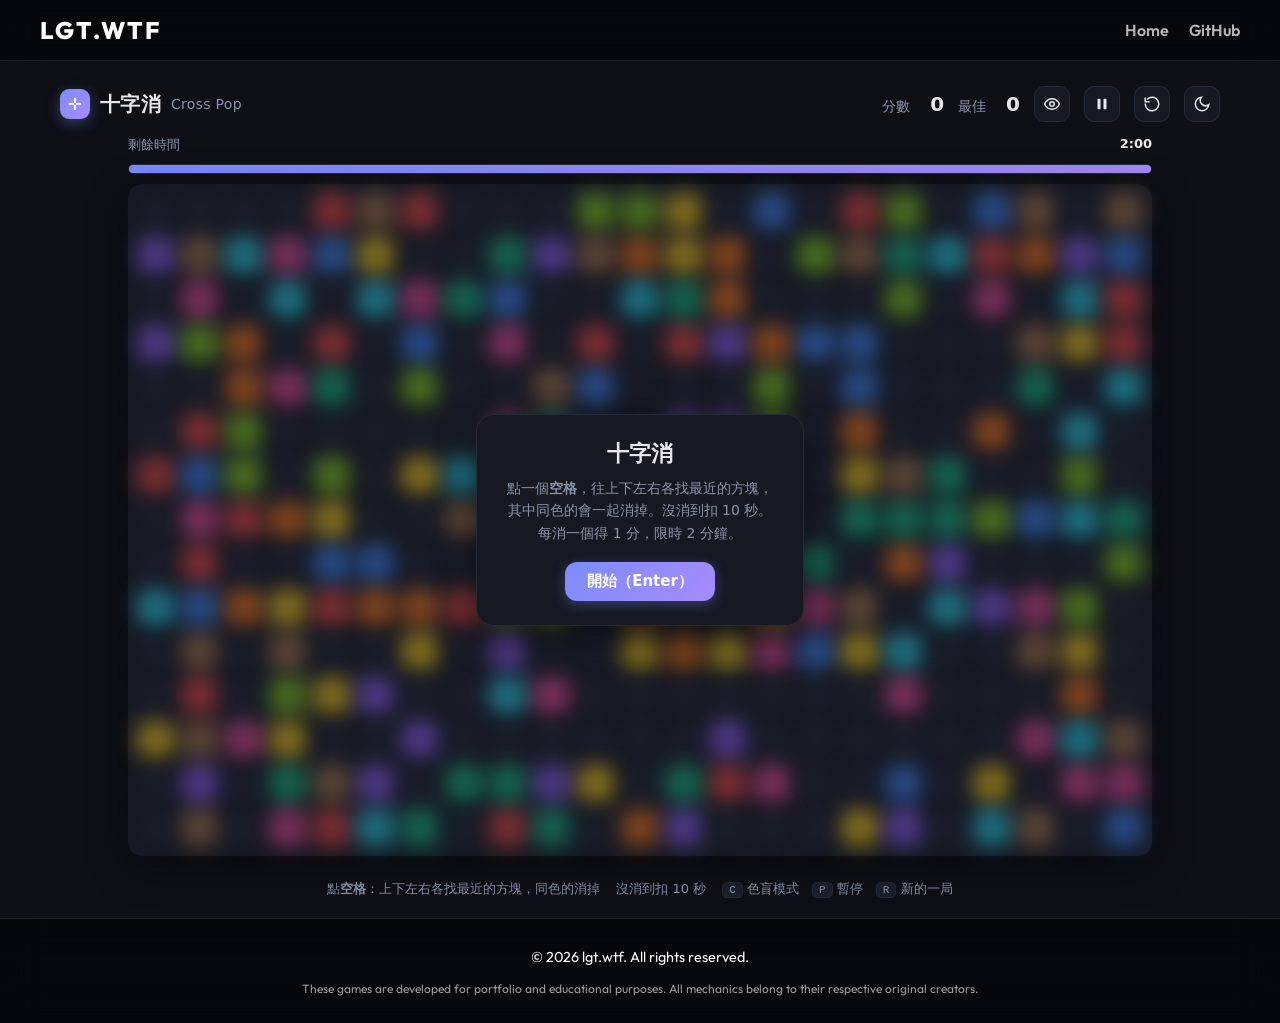
==== game/cross-pop/index.html @ 225bba47 "feat: add Make Ten (湊十) and Cross Pop (十字消) (v1.0.0) Two two-minute arcade puzzles, single-file vani" ====
<!DOCTYPE html>
<html lang="zh-Hant">
<head>
<meta charset="utf-8">
<meta name="version" content="1.0.0">
<meta name="viewport" content="width=device-width,initial-scale=1,maximum-scale=1">
<title>十字消 · Cross Pop</title>
<style>
:root{
  --bg:#0e1016;--panel:#161922;--panel2:#1c202b;--border:#262b38;
  --slot:#1d2130;--slothover:#2d3550;
  --accent:#7c8cff;--accent2:#a78bfa;--err:#ff6b7a;--ok:#5fd3a0;--warn:#ffb454;
  --text:#e6e8ee;--muted:#8b93a7;--shadow:0 10px 40px rgba(0,0,0,.45);
  --k0:#ef4444;--k1:#f97316;--k2:#facc15;--k3:#84cc16;--k4:#10b981;--k5:#22d3ee;--k6:#3b82f6;--k7:#8b5cf6;--k8:#ec4899;--k9:#a8744a;
}
:root.light{
  --bg:#eef0f6;--panel:#ffffff;--panel2:#f5f6fa;--border:#e1e4ec;
  --slot:#eceef4;--slothover:#d5dbf5;
  --accent:#4f5bff;--accent2:#8b5cf6;--err:#e5354a;--ok:#139a63;--warn:#c77700;
  --text:#1b2133;--muted:#6b7389;--shadow:0 10px 40px rgba(30,40,80,.12);
  --k0:#e53935;--k1:#f57c00;--k2:#f2c200;--k3:#7cb342;--k4:#00a37a;--k5:#00acc1;--k6:#2f6fe4;--k7:#7e57c2;--k8:#e0457b;--k9:#8d6e63;
}
*{box-sizing:border-box}
html,body{margin:0;min-height:100%}
body{background:var(--bg);color:var(--text);font-family:ui-rounded,"SF Pro Rounded",system-ui,-apple-system,"PingFang TC","Noto Sans TC",sans-serif;
  -webkit-font-smoothing:antialiased;user-select:none;-webkit-user-select:none;transition:background .25s}
button{font:inherit;color:inherit;cursor:pointer;border:0;background:none}
.app{max-width:1200px;margin:0 auto;padding:16px 20px 20px;display:flex;flex-direction:column;gap:14px}
header{display:flex;align-items:center;gap:14px;flex-wrap:wrap}
.logo{display:flex;align-items:center;gap:10px;font-weight:700;font-size:20px;letter-spacing:.3px}
.logo .mark{width:30px;height:30px;border-radius:9px;background:linear-gradient(135deg,var(--accent),var(--accent2));display:grid;place-items:center;color:#fff;font-size:17px;font-weight:800;box-shadow:0 4px 14px rgba(124,140,255,.35)}
.logo .en{color:var(--muted);font-weight:500;font-size:14px}
.spacer{flex:1}
.stat{display:flex;align-items:baseline;gap:6px;font-variant-numeric:tabular-nums;color:var(--muted);font-size:14px}
.stat b{color:var(--text);font-weight:700;font-size:20px;min-width:2ch;text-align:right}
.iconbtn{width:36px;height:36px;border-radius:10px;display:grid;place-items:center;background:var(--panel);border:1px solid var(--border);transition:.15s}
.iconbtn:hover{border-color:var(--accent)}
.iconbtn.on{border-color:var(--accent);color:var(--accent)}
.iconbtn svg{width:18px;height:18px}
.primary{padding:10px 22px;border-radius:12px;background:linear-gradient(135deg,var(--accent),var(--accent2));color:#fff;font-weight:600;font-size:15px;box-shadow:0 4px 14px rgba(124,140,255,.3)}
.primary:hover{filter:brightness(1.08)}

main{display:flex;justify-content:center}
.wrap{display:flex;flex-direction:column;gap:10px;padding-bottom:10px}
.timebar{position:relative;height:10px;border-radius:10px;background:var(--panel2);border:1px solid var(--border);overflow:hidden}
.timebar i{position:absolute;inset:0;transform-origin:left;background:linear-gradient(90deg,var(--accent),var(--accent2))}
.timebar.low i{background:linear-gradient(90deg,var(--err),var(--warn))}
.timebar.hit{animation:hit .45s}
@keyframes hit{30%{box-shadow:0 0 0 3px var(--err)}}
.timerow{display:flex;justify-content:space-between;font-size:13px;color:var(--muted);font-variant-numeric:tabular-nums}
.timerow b{color:var(--text)}
.timerow .low b{color:var(--err)}
.board{position:relative;display:grid;border-radius:14px;background:var(--panel);box-shadow:var(--shadow);padding:6px;box-sizing:content-box;touch-action:manipulation}
.cell{position:relative;padding:calc(var(--cell)*.06)}
.cell::before{content:"";position:absolute;inset:calc(var(--cell)*.06);border-radius:24%;background:var(--slot);transition:background .1s}
.board.live .cell.empty{cursor:pointer}
@media (hover:hover){.board.live .cell.empty:hover::before{background:var(--slothover)}}
.t{position:relative;width:100%;height:100%;border-radius:24%;background:var(--c);
  box-shadow:inset 0 calc(var(--cell)*-.08) 0 rgba(0,0,0,.22),inset 0 calc(var(--cell)*.06) 0 rgba(255,255,255,.22);
  display:grid;place-items:center;color:rgba(0,0,0,.55);font-size:calc(var(--cell)*.5);line-height:1;
  transition:transform .3s cubic-bezier(.4,1.8,.5,1),opacity .25s}
.t::after{content:var(--g);display:none}
.board.cb .t::after{display:block}
.cell.empty .t{transform:scale(0);opacity:0}
.cell[data-k="0"]{--c:var(--k0);--g:"●"}.cell[data-k="1"]{--c:var(--k1);--g:"▲"}.cell[data-k="2"]{--c:var(--k2);--g:"■"}
.cell[data-k="3"]{--c:var(--k3);--g:"◆"}.cell[data-k="4"]{--c:var(--k4);--g:"★"}.cell[data-k="5"]{--c:var(--k5);--g:"+"}
.cell[data-k="6"]{--c:var(--k6);--g:"○"}.cell[data-k="7"]{--c:var(--k7);--g:"▼"}.cell[data-k="8"]{--c:var(--k8);--g:"♥\FE0E"}
.cell[data-k="9"]{--c:var(--k9);--g:"×"}
.ray{position:absolute;pointer-events:none;border-radius:4px;background:var(--c);opacity:.9;animation:ray .45s ease-out forwards;z-index:2}
@keyframes ray{to{opacity:0}}
.miss{position:absolute;pointer-events:none;border-radius:24%;border:3px solid var(--err);animation:miss .5s ease-out forwards;z-index:3}
@keyframes miss{0%{transform:scale(.6);opacity:1}100%{transform:scale(1.4);opacity:0}}
.float{position:absolute;pointer-events:none;font-weight:800;font-size:20px;animation:up .8s ease-out forwards;z-index:4;text-shadow:0 2px 8px rgba(0,0,0,.35)}
.float.good{color:var(--ok)}.float.bad{color:var(--err)}
@keyframes up{from{transform:translate(-50%,-50%);opacity:1}to{transform:translate(-50%,-170%);opacity:0}}
.board.blur .cell{filter:blur(10px);opacity:.45}
.cover{position:absolute;inset:0;display:none;place-items:center;z-index:5;text-align:center}
.cover.show{display:grid}
.cover .card{background:var(--panel);border:1px solid var(--border);border-radius:18px;padding:24px 30px;box-shadow:var(--shadow);min-width:260px;max-width:90%}
.cover h2{margin:0 0 8px;font-size:22px}
.cover p{margin:4px 0;color:var(--muted);font-size:14px;line-height:1.6}
.cover .big{font-size:48px;font-weight:800;font-variant-numeric:tabular-nums;margin:6px 0 2px;color:var(--text)}
.cover .rec{color:var(--warn);font-weight:700}
.cover .primary{margin-top:14px}
.hint{text-align:center;font-size:13px;color:var(--muted);display:flex;flex-wrap:wrap;justify-content:center;gap:4px 16px}
kbd{font-family:ui-monospace,SFMono-Regular,Menlo,monospace;font-size:11px;padding:1px 6px;border-radius:5px;border:1px solid var(--border);background:var(--panel2);color:var(--muted)}
html body #global-footer{position:static}
html body{padding-bottom:0!important}
@media (max-width:600px){header{gap:8px;flex-wrap:nowrap}.logo{font-size:17px;white-space:nowrap}.stat{white-space:nowrap}.iconbtn{width:32px;height:32px;flex:none}.stat{font-size:12px;gap:4px}.stat b{font-size:17px}.logo .en{display:none}.app{padding:12px 10px}.hint .k{display:none}}
@media (max-width:400px){.stat.best{display:none}}
</style>
</head>
<body>
<div class="app">
  <header>
    <div class="logo"><div class="mark">✛</div>十字消 <span class="en">Cross Pop</span></div>
    <div class="spacer"></div>
    <div class="stat">分數 <b id="score">0</b></div>
    <div class="stat best">最佳 <b id="best">0</b></div>
    <button class="iconbtn" id="cbBtn" title="色盲模式：方塊加上圖形 (C)"><svg viewBox="0 0 24 24" fill="none" stroke="currentColor" stroke-width="2" stroke-linecap="round" stroke-linejoin="round"><path d="M2 12s3.5-7 10-7 10 7 10 7-3.5 7-10 7S2 12 2 12z"/><circle cx="12" cy="12" r="3"/></svg></button>
    <button class="iconbtn" id="pauseBtn" title="暫停 (P)"><svg viewBox="0 0 24 24" fill="currentColor"><rect x="6" y="5" width="4" height="14" rx="1"/><rect x="14" y="5" width="4" height="14" rx="1"/></svg></button>
    <button class="iconbtn" id="restartBtn" title="新的一局 (R)"><svg viewBox="0 0 24 24" fill="none" stroke="currentColor" stroke-width="2" stroke-linecap="round" stroke-linejoin="round"><path d="M3 12a9 9 0 1 0 3-6.7"/><path d="M3 4v5h5"/></svg></button>
    <button class="iconbtn" id="themeBtn" title="切換深色／淺色"><svg viewBox="0 0 24 24" fill="none" stroke="currentColor" stroke-width="2" stroke-linecap="round"><path d="M21 12.8A9 9 0 1 1 11.2 3a7 7 0 0 0 9.8 9.8z"/></svg></button>
  </header>
  <main>
    <div class="wrap">
      <div class="timerow"><span>剩餘時間</span><span id="timeTxtWrap"><b id="timeTxt">2:00</b></span></div>
      <div class="timebar" id="timebar"><i id="timeFill"></i></div>
      <div class="board blur" id="board">
        <div class="cover show" id="cover"><div class="card" id="coverCard"></div></div>
      </div>
    </div>
  </main>
  <div class="hint">
    <span>點<b>空格</b>：上下左右各找最近的方塊，同色的消掉</span>
    <span>沒消到扣 10 秒</span>
    <span class="k"><kbd>C</kbd> 色盲模式　<kbd>P</kbd> 暫停　<kbd>R</kbd> 新的一局</span>
  </div>
</div>
<script>
'use strict';
const COLS=23,ROWS=15,COLORS=10,PER=20,TOTAL=COLORS*PER,LIMIT=120000,PENALTY=10000,KEY='cross-pop';
const $=s=>document.querySelector(s);
const board=$('#board'),cover=$('#cover'),coverCard=$('#coverCard');
const opts=Object.assign({theme:'dark',best:0,cb:false},readJSON(KEY+'-opts'));
function readJSON(k){try{return JSON.parse(localStorage.getItem(k)||'{}')}catch(e){return {}}}
function saveOpts(){try{localStorage.setItem(KEY+'-opts',JSON.stringify(opts))}catch(e){}}

let grid=new Int8Array(ROWS*COLS),cells=[],score=0,state='idle',used=0,penalty=0,segStart=0,transposed=false,cellPx=36;

/* ---------- board ---------- */
function shuffle(a){for(let i=a.length-1;i>0;i--){const j=Math.floor(Math.random()*(i+1));[a[i],a[j]]=[a[j],a[i]]}return a}
function newBoard(){
  grid.fill(-1);
  const spots=shuffle([...Array(ROWS*COLS).keys()]).slice(0,TOTAL);
  const colors=shuffle(Array.from({length:TOTAL},(_,i)=>i%COLORS));
  spots.forEach((p,i)=>grid[p]=colors[i]);
}
function build(){
  cells.forEach(c=>c.remove());cells=[];
  for(let i=0;i<ROWS*COLS;i++){const d=document.createElement('div');d.className='cell';d.dataset.i=i;d.innerHTML='<div class="t"></div>';board.appendChild(d);cells.push(d)}
}
function paint(){cells.forEach((d,i)=>{const k=grid[i];d.classList.toggle('empty',k<0);if(k>=0)d.dataset.k=k})}
function layout(){
  transposed=innerWidth<innerHeight&&innerWidth<760;
  const sc=transposed?ROWS:COLS,sr=transposed?COLS:ROWS;
  const app=$('.app'),cs=getComputedStyle(app);
  const appW=app.clientWidth-parseFloat(cs.paddingLeft)-parseFloat(cs.paddingRight)-12;
  const top=board.getBoundingClientRect().top+scrollY;
  const availH=innerHeight-top-56;
  cellPx=Math.max(16,Math.floor(Math.min(appW/sc,availH/sr,48)));
  board.style.setProperty('--cell',cellPx+'px');
  board.style.gridTemplateColumns=`repeat(${sc},${cellPx}px)`;
  board.style.gridTemplateRows=`repeat(${sr},${cellPx}px)`;
  cells.forEach((d,i)=>{const r=i/COLS|0,c=i%COLS;d.style.gridRow=(transposed?c:r)+1;d.style.gridColumn=(transposed?r:c)+1});
}
// centre of a logical cell in board pixels (board has 6px padding)
function centre(i){const r=i/COLS|0,c=i%COLS,x=transposed?r:c,y=transposed?c:r;return {x:6+(x+.5)*cellPx,y:6+(y+.5)*cellPx}}

/* ---------- rules ---------- */
const DIRS=[[-1,0],[1,0],[0,-1],[0,1]];
function nearest(i){
  const out=[],r0=i/COLS|0,c0=i%COLS;
  for(const [dr,dc] of DIRS){let r=r0+dr,c=c0+dc;
    while(r>=0&&r<ROWS&&c>=0&&c<COLS){if(grid[r*COLS+c]>=0){out.push(r*COLS+c);break}r+=dr;c+=dc}}
  return out;
}
function matches(i){
  const nb=nearest(i),cnt={};nb.forEach(j=>cnt[grid[j]]=(cnt[grid[j]]||0)+1);
  return nb.filter(j=>cnt[grid[j]]>=2);
}
function anyMove(){for(let i=0;i<grid.length;i++)if(grid[i]<0&&matches(i).length)return true;return false}

board.addEventListener('pointerdown',e=>{
  if(state!=='run'||e.button>0)return;
  const d=e.target.closest('.cell');if(!d)return;
  const i=+d.dataset.i;if(grid[i]>=0)return; // tapping a tile does nothing
  e.preventDefault();play(i);
});
function play(i){
  const hit=matches(i),o=centre(i);
  if(hit.length){
    hit.forEach(j=>{ray(o,centre(j),grid[j]);grid[j]=-1;cells[j].classList.add('empty')});
    score+=hit.length;hud();floatText('+'+hit.length,o,'good');
    if(score===TOTAL)end('clear');else if(!anyMove())end('stuck');
  }else{
    penalty+=PENALTY;floatText('−10 秒',o,'bad');
    const m=document.createElement('div');m.className='miss';
    Object.assign(m.style,{left:o.x-cellPx/2+'px',top:o.y-cellPx/2+'px',width:cellPx+'px',height:cellPx+'px'});
    board.appendChild(m);setTimeout(()=>m.remove(),500);
    const tb=$('#timebar');tb.classList.remove('hit');void tb.offsetWidth;tb.classList.add('hit');
    drawTime();if(left()<=0)end('time');
  }
}
function ray(a,b,k){
  const r=document.createElement('div'),w=Math.max(3,cellPx*.12);r.className='ray';r.style.setProperty('--c',`var(--k${k})`);
  if(Math.abs(a.y-b.y)<1)Object.assign(r.style,{left:Math.min(a.x,b.x)+'px',top:a.y-w/2+'px',width:Math.abs(a.x-b.x)+'px',height:w+'px'});
  else Object.assign(r.style,{left:a.x-w/2+'px',top:Math.min(a.y,b.y)+'px',width:w+'px',height:Math.abs(a.y-b.y)+'px'});
  board.appendChild(r);setTimeout(()=>r.remove(),450);
}
function floatText(t,o,cls){const f=document.createElement('div');f.className='float '+cls;f.textContent=t;f.style.left=o.x+'px';f.style.top=o.y+'px';board.appendChild(f);setTimeout(()=>f.remove(),800)}

/* ---------- time & flow ---------- */
function left(){return Math.max(0,LIMIT-penalty-used-(state==='run'?performance.now()-segStart:0))}
function drawTime(){
  const t=left(),s=Math.ceil(t/1000),low=t<15000;
  $('#timeFill').style.transform=`scaleX(${t/LIMIT})`;
  $('#timeTxt').textContent=Math.floor(s/60)+':'+String(s%60).padStart(2,'0');
  $('#timebar').classList.toggle('low',low);$('#timeTxtWrap').classList.toggle('low',low);
}
function tick(){if(state!=='run')return;drawTime();if(left()<=0){end('time');return}requestAnimationFrame(tick)}
function hud(){$('#score').textContent=score;$('#best').textContent=opts.best}
function setCover(html){coverCard.innerHTML=html;cover.classList.toggle('show',!!html);board.classList.toggle('blur',!!html&&state!=='over');board.classList.toggle('live',state==='run')}
function idle(){
  state='idle';used=0;penalty=0;score=0;newBoard();paint();hud();drawTime();
  setCover(`<h2>十字消</h2><p>點一個<b>空格</b>，往上下左右各找最近的方塊，<br>其中同色的會一起消掉。沒消到扣 10 秒。<br>每消一個得 1 分，限時 2 分鐘。</p><button class="primary" data-act="start">開始（Enter）</button>`);
}
function start(){if(state!=='idle'&&state!=='pause')return;state='run';segStart=performance.now();setCover('');requestAnimationFrame(tick)}
function pause(){if(state!=='run')return;used+=performance.now()-segStart;state='pause';
  setCover(`<h2>已暫停</h2><p>盤面先遮起來，回來再繼續。</p><button class="primary" data-act="start">繼續（Enter）</button>`)}
function end(why){
  if(state==='run')used+=performance.now()-segStart;
  state='over';drawTime();
  const rec=score>opts.best;if(rec){opts.best=score;saveOpts()}hud();
  const title={time:'時間到',stuck:'沒有能消的空格了',clear:'全部清空！'}[why];
  const extra=why==='clear'?`<p>還剩 ${Math.ceil(left()/1000)} 秒</p>`:'';
  setCover(`<h2>${title}</h2><div class="big">${score}</div><p>${rec?'<span class="rec">新紀錄！</span>':'最佳 '+opts.best}　·　${TOTAL} 個中消了 ${score} 個</p>${extra}<button class="primary" data-act="again">再玩一局（Enter）</button>`);
}
cover.addEventListener('click',e=>{const a=e.target.closest('[data-act]');if(!a)return;if(a.dataset.act==='start')start();else{idle();start()}});
$('#pauseBtn').onclick=()=>state==='run'?pause():start();
$('#restartBtn').onclick=idle;
$('#themeBtn').onclick=()=>{opts.theme=opts.theme==='light'?'dark':'light';applyOpts();saveOpts()};
$('#cbBtn').onclick=()=>{opts.cb=!opts.cb;applyOpts();saveOpts()};
function applyOpts(){document.documentElement.classList.toggle('light',opts.theme==='light');board.classList.toggle('cb',opts.cb);$('#cbBtn').classList.toggle('on',opts.cb)}
addEventListener('keydown',e=>{
  if(e.metaKey||e.ctrlKey||e.altKey)return;
  const k=e.key.toLowerCase();
  if(k==='enter'||k===' '){e.preventDefault();if(state==='over'){idle();start()}else if(state!=='run')start()}
  else if(k==='p'||k==='escape'){state==='run'?pause():state==='pause'&&start()}
  else if(k==='r')idle();
  else if(k==='c')$('#cbBtn').click();
});
document.addEventListener('visibilitychange',()=>{if(document.hidden)pause()});
addEventListener('blur',pause);
addEventListener('resize',layout);
addEventListener('load',layout);
document.addEventListener('DOMContentLoaded',()=>setTimeout(layout,0));

applyOpts();build();idle();layout();
</script>
<script src="/shared/layout.js"></script>
</body>
</html>
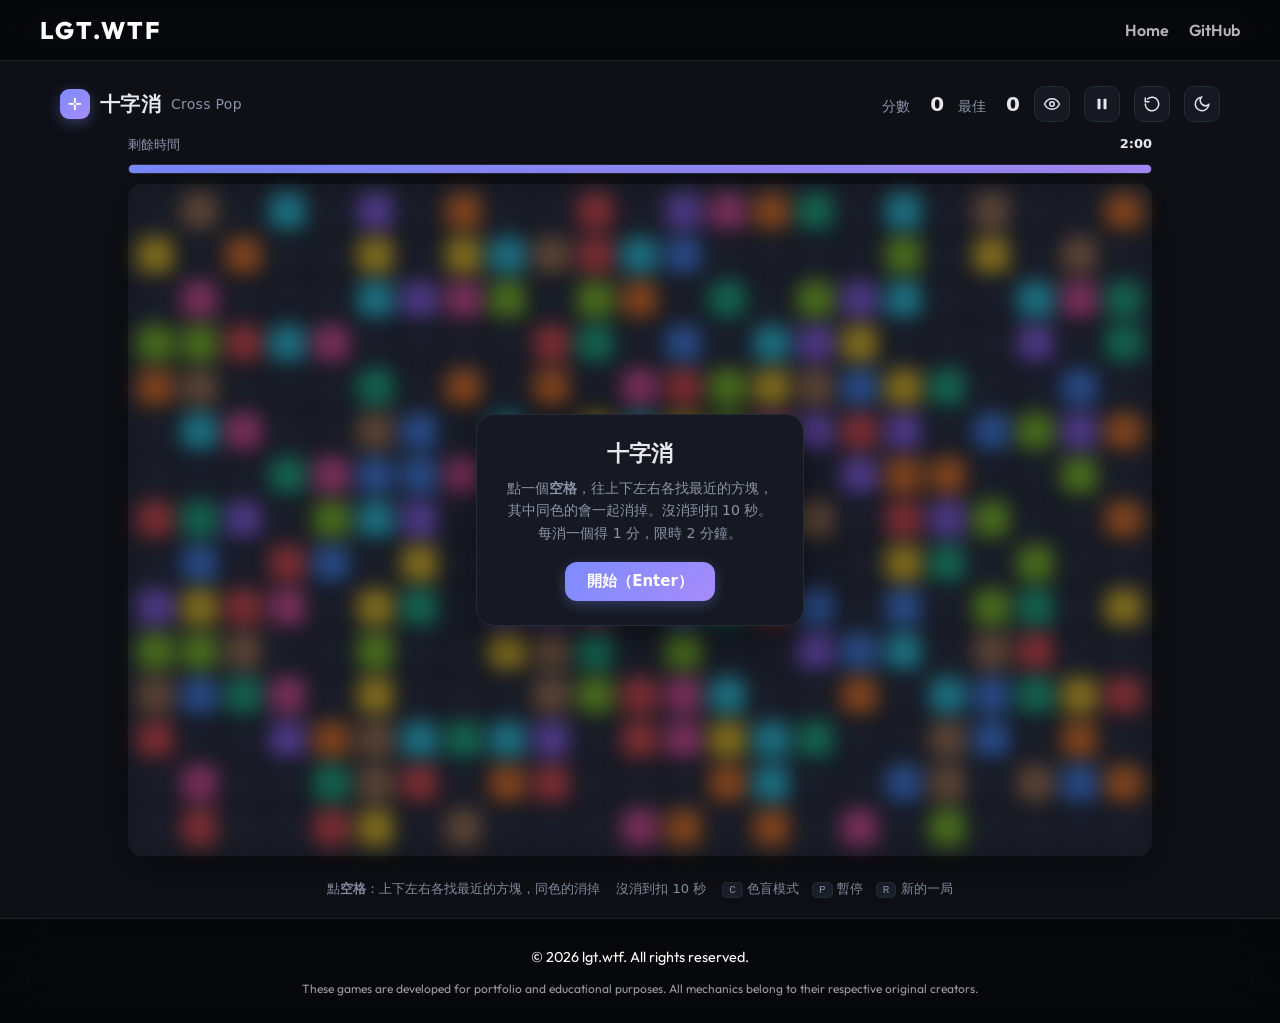
==== commit cd980be8: "fix(cross-pop): fire a move on release, not on press (v1.0.1); make-ten v1.0.1 Cross Pop: pressing a" ====
--- a/game/cross-pop/index.html
+++ b/game/cross-pop/index.html
@@ -2,7 +2,7 @@
 <html lang="zh-Hant">
 <head>
 <meta charset="utf-8">
-<meta name="version" content="1.0.0">
+<meta name="version" content="1.0.1">
 <meta name="viewport" content="width=device-width,initial-scale=1,maximum-scale=1">
 <title>十字消 · Cross Pop</title>
 <style>
@@ -23,7 +23,7 @@
 *{box-sizing:border-box}
 html,body{margin:0;min-height:100%}
 body{background:var(--bg);color:var(--text);font-family:ui-rounded,"SF Pro Rounded",system-ui,-apple-system,"PingFang TC","Noto Sans TC",sans-serif;
-  -webkit-font-smoothing:antialiased;user-select:none;-webkit-user-select:none;transition:background .25s}
+  -webkit-font-smoothing:antialiased;user-select:none;-webkit-user-select:none;-webkit-touch-callout:none;-webkit-tap-highlight-color:transparent;transition:background .25s}
 button{font:inherit;color:inherit;cursor:pointer;border:0;background:none}
 .app{max-width:1200px;margin:0 auto;padding:16px 20px 20px;display:flex;flex-direction:column;gap:14px}
 header{display:flex;align-items:center;gap:14px;flex-wrap:wrap}
@@ -55,6 +55,8 @@
 .cell::before{content:"";position:absolute;inset:calc(var(--cell)*.06);border-radius:24%;background:var(--slot);transition:background .1s}
 .board.live .cell.empty{cursor:pointer}
 @media (hover:hover){.board.live .cell.empty:hover::before{background:var(--slothover)}}
+.cell::before{transition:background .1s,transform .1s}
+.board.live .cell.down::before{background:var(--slothover);transform:scale(.86)}
 .t{position:relative;width:100%;height:100%;border-radius:24%;background:var(--c);
   box-shadow:inset 0 calc(var(--cell)*-.08) 0 rgba(0,0,0,.22),inset 0 calc(var(--cell)*.06) 0 rgba(255,255,255,.22);
   display:grid;place-items:center;color:rgba(0,0,0,.55);font-size:calc(var(--cell)*.5);line-height:1;
@@ -171,12 +173,20 @@
 }
 function anyMove(){for(let i=0;i<grid.length;i++)if(grid[i]<0&&matches(i).length)return true;return false}
 
+// press marks the cell; the move fires on release over the same cell (slide off to cancel).
+// Touch and pen pointers are implicitly captured, so read the cell under the release point instead of e.target.
+let pressed=-1;
+function cellAt(x,y){const d=document.elementFromPoint(x,y)?.closest('.cell');return d&&board.contains(d)?+d.dataset.i:-1}
+function press(i){if(pressed>=0)cells[pressed].classList.remove('down');pressed=i;if(i>=0)cells[i].classList.add('down')}
 board.addEventListener('pointerdown',e=>{
   if(state!=='run'||e.button>0)return;
-  const d=e.target.closest('.cell');if(!d)return;
-  const i=+d.dataset.i;if(grid[i]>=0)return; // tapping a tile does nothing
-  e.preventDefault();play(i);
+  const i=cellAt(e.clientX,e.clientY);if(i<0||grid[i]>=0)return; // tapping a tile does nothing
+  e.preventDefault();press(i);
 });
+addEventListener('pointermove',e=>{if(pressed>=0&&cellAt(e.clientX,e.clientY)!==pressed)cells[pressed].classList.remove('down');
+  else if(pressed>=0)cells[pressed].classList.add('down')});
+addEventListener('pointerup',e=>{if(pressed<0)return;const p=pressed,i=cellAt(e.clientX,e.clientY);press(-1);if(i===p&&state==='run')play(i)});
+addEventListener('pointercancel',()=>press(-1));
 function play(i){
   const hit=matches(i),o=centre(i);
   if(hit.length){
@@ -210,7 +220,7 @@
 }
 function tick(){if(state!=='run')return;drawTime();if(left()<=0){end('time');return}requestAnimationFrame(tick)}
 function hud(){$('#score').textContent=score;$('#best').textContent=opts.best}
-function setCover(html){coverCard.innerHTML=html;cover.classList.toggle('show',!!html);board.classList.toggle('blur',!!html&&state!=='over');board.classList.toggle('live',state==='run')}
+function setCover(html){press(-1);coverCard.innerHTML=html;cover.classList.toggle('show',!!html);board.classList.toggle('blur',!!html&&state!=='over');board.classList.toggle('live',state==='run')}
 function idle(){
   state='idle';used=0;penalty=0;score=0;newBoard();paint();hud();drawTime();
   setCover(`<h2>十字消</h2><p>點一個<b>空格</b>，往上下左右各找最近的方塊，<br>其中同色的會一起消掉。沒消到扣 10 秒。<br>每消一個得 1 分，限時 2 分鐘。</p><button class="primary" data-act="start">開始（Enter）</button>`);
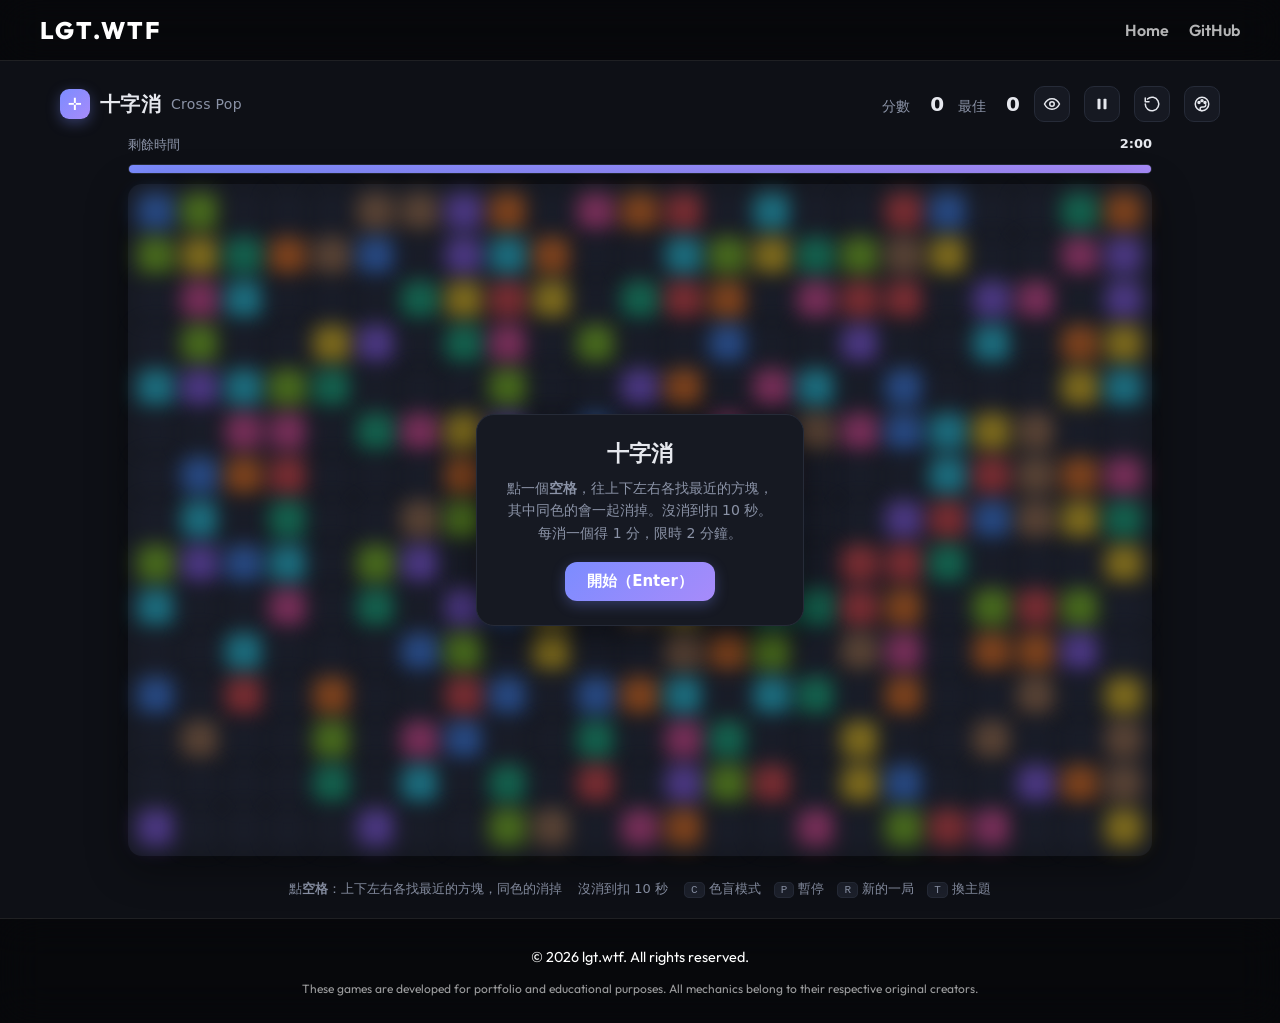
==== commit 75b5433f: "feat(make-ten, cross-pop): theme picker with a neubrutalism theme (v1.1.0) The moon toggle becomes a" ====
--- a/game/cross-pop/index.html
+++ b/game/cross-pop/index.html
@@ -2,9 +2,11 @@
 <html lang="zh-Hant">
 <head>
 <meta charset="utf-8">
-<meta name="version" content="1.0.1">
+<meta name="version" content="1.1.0">
 <meta name="viewport" content="width=device-width,initial-scale=1,maximum-scale=1">
 <title>十字消 · Cross Pop</title>
+<link rel="preconnect" href="https://fonts.googleapis.com">
+<link rel="stylesheet" href="https://fonts.googleapis.com/css2?family=Archivo+Black&display=swap">
 <style>
 :root{
   --bg:#0e1016;--panel:#161922;--panel2:#1c202b;--border:#262b38;
@@ -86,6 +88,48 @@
 .cover .primary{margin-top:14px}
 .hint{text-align:center;font-size:13px;color:var(--muted);display:flex;flex-wrap:wrap;justify-content:center;gap:4px 16px}
 kbd{font-family:ui-monospace,SFMono-Regular,Menlo,monospace;font-size:11px;padding:1px 6px;border-radius:5px;border:1px solid var(--border);background:var(--panel2);color:var(--muted)}
+/* ---------- theme menu ---------- */
+.themewrap{position:relative}
+.thememenu{position:absolute;right:0;top:calc(100% + 8px);z-index:100000;background:var(--panel);border:1px solid var(--border);border-radius:12px;padding:6px;box-shadow:var(--shadow);display:flex;flex-direction:column;gap:2px;min-width:140px}
+.thememenu[hidden]{display:none}
+.thememenu button{display:flex;align-items:center;gap:10px;padding:8px 10px;border-radius:8px;font-size:14px;white-space:nowrap;color:var(--text)}
+.thememenu button:hover{background:var(--panel2)}
+.thememenu button[aria-checked="true"]{color:var(--accent);font-weight:700}
+.thememenu button[aria-checked="true"]::after{content:"✓";margin-left:auto}
+.tsw{width:22px;height:22px;border-radius:6px;flex:none;border:1px solid rgba(128,128,128,.45)}
+.tsw-dark{background:linear-gradient(135deg,#161922 50%,#7c8cff 50%)}
+.tsw-light{background:linear-gradient(135deg,#fff 50%,#4f5bff 50%)}
+.tsw-neo{background:#c9b8ff;border:2px solid #111;box-shadow:2px 2px 0 #111;border-radius:4px}
+
+/* ---------- neubrutalism theme ---------- */
+:root.neo{--bg:#c9b8ff;--panel:#ffffff;--panel2:#f1ecff;--border:#111;--text:#111;--muted:#2e2a45;
+  --accent:#3a49e6;--accent2:#3a49e6;--err:#e8283c;--ok:#0f8a4f;--warn:#b35f00;--shadow:6px 6px 0 #111}
+:root.neo .logo,:root.neo .cover h2,:root.neo .stat b,:root.neo .timerow b{font-family:"Archivo Black","Noto Sans TC","PingFang TC",sans-serif;font-weight:400}
+.neo .logo .mark{background:#ff70a6;color:#111;border:2.5px solid #111;border-radius:8px;box-shadow:2px 2px 0 #111}
+.neo .iconbtn{background:#fff;border:2.5px solid #111;border-radius:8px;box-shadow:3px 3px 0 #111;transition:transform .08s,box-shadow .08s}
+.neo .iconbtn:hover{border-color:#111;transform:translate(-1px,-1px);box-shadow:4px 4px 0 #111}
+.neo .iconbtn:active{transform:translate(2px,2px);box-shadow:1px 1px 0 #111}
+.neo .iconbtn.on{background:#ffe14d;color:#111;border-color:#111}
+.neo .primary{background:#ffe14d;color:#111;border:3px solid #111;border-radius:8px;box-shadow:4px 4px 0 #111;font-family:"Archivo Black","Noto Sans TC","PingFang TC",sans-serif;font-weight:400;transition:transform .08s,box-shadow .08s}
+.neo .primary:hover{filter:none;transform:translate(-1px,-1px);box-shadow:5px 5px 0 #111}
+.neo .primary:active{transform:translate(2px,2px);box-shadow:2px 2px 0 #111}
+.neo .timebar{height:16px;border:3px solid #111;border-radius:6px;background:#fff}
+.neo .timebar i{background:#4cc9f0}
+.neo .timebar.low i{background:#ff5c5c}
+.neo .board{border:3px solid #111;border-radius:12px;background:#f1ecff;box-shadow:6px 6px 0 #111}
+.neo .cover .card{border:3px solid #111;border-radius:12px;box-shadow:8px 8px 0 #111}
+.neo .cover .rec{color:#c2410c}
+.neo kbd{border:1.5px solid #111;background:#fff;color:#111}
+.neo .thememenu{border:3px solid #111;border-radius:10px;box-shadow:5px 5px 0 #111}
+.neo .thememenu button[aria-checked="true"]{color:#111;background:#ffe14d}
+:root.neo{--k0:#ff5c5c;--k1:#ff9f1c;--k2:#ffe14d;--k3:#a3e635;--k4:#2ec4b6;--k5:#4cc9f0;--k6:#4361ee;--k7:#9d4edd;--k8:#ff70a6;--k9:#a0662f;--slot:transparent;--slothover:#fff}
+.neo .t{border:max(2px,calc(var(--cell)*.06)) solid #111;border-radius:5px;box-shadow:2px 2px 0 #111;color:rgba(0,0,0,.75)}
+.neo .cell::before{border:2px dashed rgba(17,17,17,.18);border-radius:5px}
+.neo .board.live .cell.down::before{background:#ffe14d;border:2px solid #111}
+.neo .ray{box-shadow:0 0 0 2px #111}
+.neo .miss{border-width:4px}
+.neo .float{font-family:"Archivo Black",sans-serif;font-weight:400;text-shadow:2px 2px 0 #111}
+.neo .float.good{color:#7cf29a}.neo .float.bad{color:#ff5c5c}
 html body #global-footer{position:static}
 html body{padding-bottom:0!important}
 @media (max-width:600px){header{gap:8px;flex-wrap:nowrap}.logo{font-size:17px;white-space:nowrap}.stat{white-space:nowrap}.iconbtn{width:32px;height:32px;flex:none}.stat{font-size:12px;gap:4px}.stat b{font-size:17px}.logo .en{display:none}.app{padding:12px 10px}.hint .k{display:none}}
@@ -102,7 +146,12 @@
     <button class="iconbtn" id="cbBtn" title="色盲模式：方塊加上圖形 (C)"><svg viewBox="0 0 24 24" fill="none" stroke="currentColor" stroke-width="2" stroke-linecap="round" stroke-linejoin="round"><path d="M2 12s3.5-7 10-7 10 7 10 7-3.5 7-10 7S2 12 2 12z"/><circle cx="12" cy="12" r="3"/></svg></button>
     <button class="iconbtn" id="pauseBtn" title="暫停 (P)"><svg viewBox="0 0 24 24" fill="currentColor"><rect x="6" y="5" width="4" height="14" rx="1"/><rect x="14" y="5" width="4" height="14" rx="1"/></svg></button>
     <button class="iconbtn" id="restartBtn" title="新的一局 (R)"><svg viewBox="0 0 24 24" fill="none" stroke="currentColor" stroke-width="2" stroke-linecap="round" stroke-linejoin="round"><path d="M3 12a9 9 0 1 0 3-6.7"/><path d="M3 4v5h5"/></svg></button>
-    <button class="iconbtn" id="themeBtn" title="切換深色／淺色"><svg viewBox="0 0 24 24" fill="none" stroke="currentColor" stroke-width="2" stroke-linecap="round"><path d="M21 12.8A9 9 0 1 1 11.2 3a7 7 0 0 0 9.8 9.8z"/></svg></button>
+    <div class="themewrap"><button class="iconbtn" id="themeBtn" title="主題 (T)" aria-haspopup="menu" aria-expanded="false"><svg viewBox="0 0 24 24" fill="none" stroke="currentColor" stroke-width="2" stroke-linecap="round"><circle cx="12" cy="12" r="9"/><circle cx="8" cy="10" r="1.3" fill="currentColor"/><circle cx="12" cy="7.5" r="1.3" fill="currentColor"/><circle cx="16" cy="10" r="1.3" fill="currentColor"/><path d="M12 21a2.5 2.5 0 0 1 0-5h2a3 3 0 0 0 3-3"/></svg></button>
+    <div class="thememenu" id="themeMenu" role="menu" aria-label="主題" hidden>
+      <button role="menuitemradio" data-theme="dark"><i class="tsw tsw-dark"></i>深色</button>
+      <button role="menuitemradio" data-theme="light"><i class="tsw tsw-light"></i>淺色</button>
+      <button role="menuitemradio" data-theme="neo"><i class="tsw tsw-neo"></i>新粗獷</button>
+    </div></div>
   </header>
   <main>
     <div class="wrap">
@@ -116,7 +165,7 @@
   <div class="hint">
     <span>點<b>空格</b>：上下左右各找最近的方塊，同色的消掉</span>
     <span>沒消到扣 10 秒</span>
-    <span class="k"><kbd>C</kbd> 色盲模式　<kbd>P</kbd> 暫停　<kbd>R</kbd> 新的一局</span>
+    <span class="k"><kbd>C</kbd> 色盲模式　<kbd>P</kbd> 暫停　<kbd>R</kbd> 新的一局　<kbd>T</kbd> 換主題</span>
   </div>
 </div>
 <script>
@@ -239,9 +288,15 @@
 cover.addEventListener('click',e=>{const a=e.target.closest('[data-act]');if(!a)return;if(a.dataset.act==='start')start();else{idle();start()}});
 $('#pauseBtn').onclick=()=>state==='run'?pause():start();
 $('#restartBtn').onclick=idle;
-$('#themeBtn').onclick=()=>{opts.theme=opts.theme==='light'?'dark':'light';applyOpts();saveOpts()};
+const THEMES=['dark','light','neo'];if(!THEMES.includes(opts.theme))opts.theme='dark';
+function setTheme(t){opts.theme=t;applyTheme();saveOpts()}
+function applyTheme(){const r=document.documentElement;r.classList.toggle('light',opts.theme==='light');r.classList.toggle('neo',opts.theme==='neo');
+  document.querySelectorAll('#themeMenu [data-theme]').forEach(b=>b.setAttribute('aria-checked',b.dataset.theme===opts.theme))}
+$('#themeBtn').onclick=()=>{const m=$('#themeMenu');m.hidden=!m.hidden;$('#themeBtn').setAttribute('aria-expanded',!m.hidden)};
+$('#themeMenu').onclick=e=>{const b=e.target.closest('[data-theme]');if(!b)return;setTheme(b.dataset.theme);$('#themeMenu').hidden=true;$('#themeBtn').setAttribute('aria-expanded','false')};
+document.addEventListener('pointerdown',e=>{if(!e.target.closest('.themewrap')){$('#themeMenu').hidden=true;$('#themeBtn').setAttribute('aria-expanded','false')}});
 $('#cbBtn').onclick=()=>{opts.cb=!opts.cb;applyOpts();saveOpts()};
-function applyOpts(){document.documentElement.classList.toggle('light',opts.theme==='light');board.classList.toggle('cb',opts.cb);$('#cbBtn').classList.toggle('on',opts.cb)}
+function applyOpts(){applyTheme();board.classList.toggle('cb',opts.cb);$('#cbBtn').classList.toggle('on',opts.cb)}
 addEventListener('keydown',e=>{
   if(e.metaKey||e.ctrlKey||e.altKey)return;
   const k=e.key.toLowerCase();
@@ -249,6 +304,7 @@
   else if(k==='p'||k==='escape'){state==='run'?pause():state==='pause'&&start()}
   else if(k==='r')idle();
   else if(k==='c')$('#cbBtn').click();
+  else if(k==='t')setTheme(THEMES[(THEMES.indexOf(opts.theme)+1)%THEMES.length]);
 });
 document.addEventListener('visibilitychange',()=>{if(document.hidden)pause()});
 addEventListener('blur',pause);
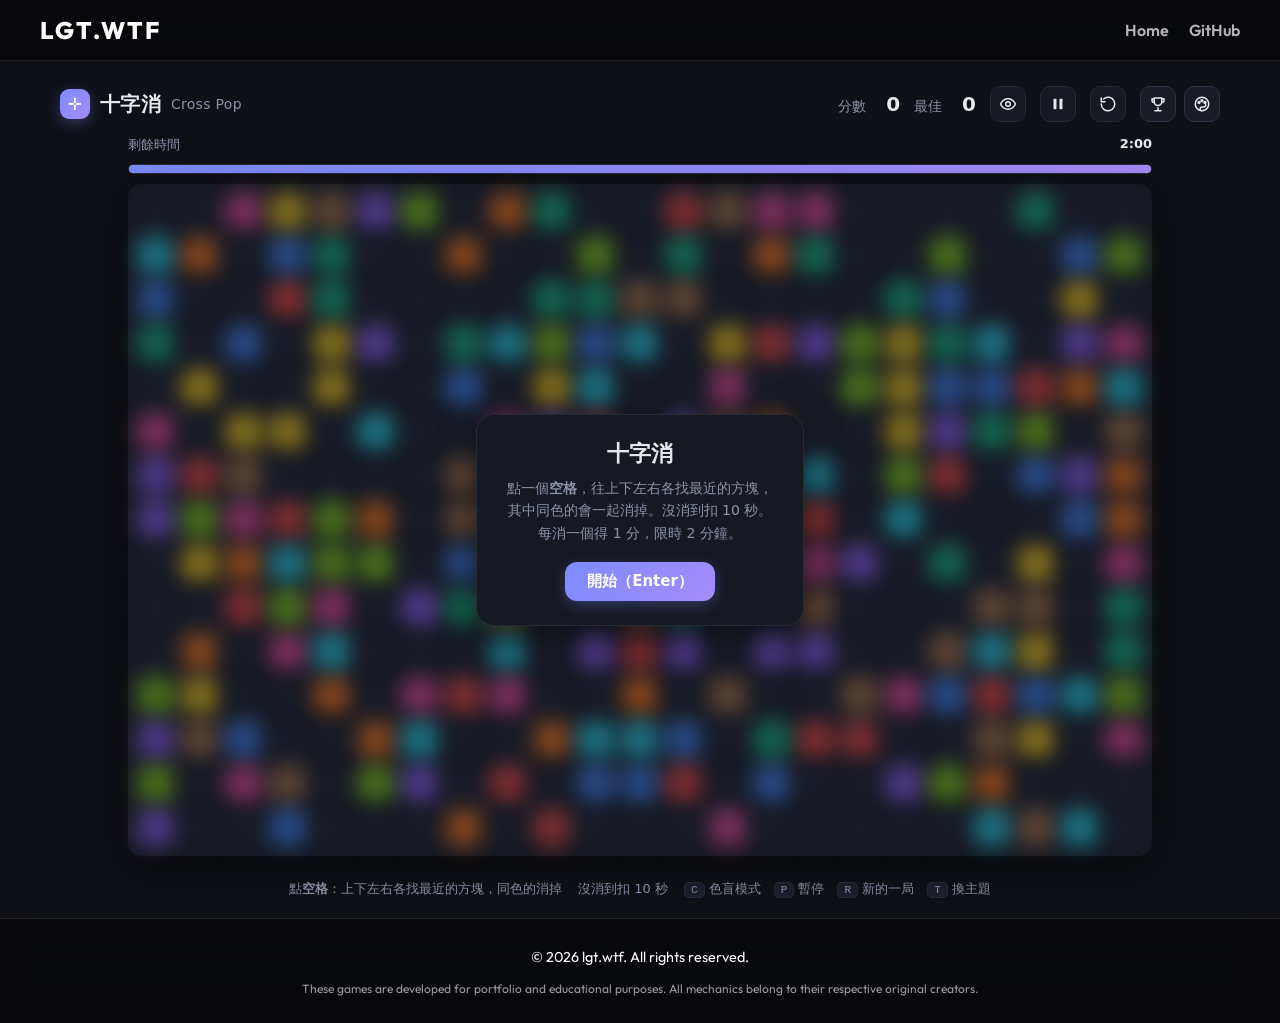
==== commit 89d2264c: "feat: shared theme picker and local score records for all games Adds shared/lgt-kit.{js,css}: a them" ====
--- a/game/cross-pop/index.html
+++ b/game/cross-pop/index.html
@@ -2,7 +2,7 @@
 <html lang="zh-Hant">
 <head>
 <meta charset="utf-8">
-<meta name="version" content="1.1.0">
+<meta name="version" content="1.2.0">
 <meta name="viewport" content="width=device-width,initial-scale=1,maximum-scale=1">
 <title>十字消 · Cross Pop</title>
 <link rel="preconnect" href="https://fonts.googleapis.com">
@@ -15,7 +15,7 @@
   --text:#e6e8ee;--muted:#8b93a7;--shadow:0 10px 40px rgba(0,0,0,.45);
   --k0:#ef4444;--k1:#f97316;--k2:#facc15;--k3:#84cc16;--k4:#10b981;--k5:#22d3ee;--k6:#3b82f6;--k7:#8b5cf6;--k8:#ec4899;--k9:#a8744a;
 }
-:root.light{
+:root[data-theme="light"]{
   --bg:#eef0f6;--panel:#ffffff;--panel2:#f5f6fa;--border:#e1e4ec;
   --slot:#eceef4;--slothover:#d5dbf5;
   --accent:#4f5bff;--accent2:#8b5cf6;--err:#e5354a;--ok:#139a63;--warn:#c77700;
@@ -88,52 +88,37 @@
 .cover .primary{margin-top:14px}
 .hint{text-align:center;font-size:13px;color:var(--muted);display:flex;flex-wrap:wrap;justify-content:center;gap:4px 16px}
 kbd{font-family:ui-monospace,SFMono-Regular,Menlo,monospace;font-size:11px;padding:1px 6px;border-radius:5px;border:1px solid var(--border);background:var(--panel2);color:var(--muted)}
-/* ---------- theme menu ---------- */
-.themewrap{position:relative}
-.thememenu{position:absolute;right:0;top:calc(100% + 8px);z-index:100000;background:var(--panel);border:1px solid var(--border);border-radius:12px;padding:6px;box-shadow:var(--shadow);display:flex;flex-direction:column;gap:2px;min-width:140px}
-.thememenu[hidden]{display:none}
-.thememenu button{display:flex;align-items:center;gap:10px;padding:8px 10px;border-radius:8px;font-size:14px;white-space:nowrap;color:var(--text)}
-.thememenu button:hover{background:var(--panel2)}
-.thememenu button[aria-checked="true"]{color:var(--accent);font-weight:700}
-.thememenu button[aria-checked="true"]::after{content:"✓";margin-left:auto}
-.tsw{width:22px;height:22px;border-radius:6px;flex:none;border:1px solid rgba(128,128,128,.45)}
-.tsw-dark{background:linear-gradient(135deg,#161922 50%,#7c8cff 50%)}
-.tsw-light{background:linear-gradient(135deg,#fff 50%,#4f5bff 50%)}
-.tsw-neo{background:#c9b8ff;border:2px solid #111;box-shadow:2px 2px 0 #111;border-radius:4px}
-
 /* ---------- neubrutalism theme ---------- */
-:root.neo{--bg:#c9b8ff;--panel:#ffffff;--panel2:#f1ecff;--border:#111;--text:#111;--muted:#2e2a45;
+:root[data-theme="neo"]{--bg:#c9b8ff;--panel:#ffffff;--panel2:#f1ecff;--border:#111;--text:#111;--muted:#2e2a45;
   --accent:#3a49e6;--accent2:#3a49e6;--err:#e8283c;--ok:#0f8a4f;--warn:#b35f00;--shadow:6px 6px 0 #111}
-:root.neo .logo,:root.neo .cover h2,:root.neo .stat b,:root.neo .timerow b{font-family:"Archivo Black","Noto Sans TC","PingFang TC",sans-serif;font-weight:400}
-.neo .logo .mark{background:#ff70a6;color:#111;border:2.5px solid #111;border-radius:8px;box-shadow:2px 2px 0 #111}
-.neo .iconbtn{background:#fff;border:2.5px solid #111;border-radius:8px;box-shadow:3px 3px 0 #111;transition:transform .08s,box-shadow .08s}
-.neo .iconbtn:hover{border-color:#111;transform:translate(-1px,-1px);box-shadow:4px 4px 0 #111}
-.neo .iconbtn:active{transform:translate(2px,2px);box-shadow:1px 1px 0 #111}
-.neo .iconbtn.on{background:#ffe14d;color:#111;border-color:#111}
-.neo .primary{background:#ffe14d;color:#111;border:3px solid #111;border-radius:8px;box-shadow:4px 4px 0 #111;font-family:"Archivo Black","Noto Sans TC","PingFang TC",sans-serif;font-weight:400;transition:transform .08s,box-shadow .08s}
-.neo .primary:hover{filter:none;transform:translate(-1px,-1px);box-shadow:5px 5px 0 #111}
-.neo .primary:active{transform:translate(2px,2px);box-shadow:2px 2px 0 #111}
-.neo .timebar{height:16px;border:3px solid #111;border-radius:6px;background:#fff}
-.neo .timebar i{background:#4cc9f0}
-.neo .timebar.low i{background:#ff5c5c}
-.neo .board{border:3px solid #111;border-radius:12px;background:#f1ecff;box-shadow:6px 6px 0 #111}
-.neo .cover .card{border:3px solid #111;border-radius:12px;box-shadow:8px 8px 0 #111}
-.neo .cover .rec{color:#c2410c}
-.neo kbd{border:1.5px solid #111;background:#fff;color:#111}
-.neo .thememenu{border:3px solid #111;border-radius:10px;box-shadow:5px 5px 0 #111}
-.neo .thememenu button[aria-checked="true"]{color:#111;background:#ffe14d}
-:root.neo{--k0:#ff5c5c;--k1:#ff9f1c;--k2:#ffe14d;--k3:#a3e635;--k4:#2ec4b6;--k5:#4cc9f0;--k6:#4361ee;--k7:#9d4edd;--k8:#ff70a6;--k9:#a0662f;--slot:transparent;--slothover:#fff}
-.neo .t{border:max(2px,calc(var(--cell)*.06)) solid #111;border-radius:5px;box-shadow:2px 2px 0 #111;color:rgba(0,0,0,.75)}
-.neo .cell::before{border:2px dashed rgba(17,17,17,.18);border-radius:5px}
-.neo .board.live .cell.down::before{background:#ffe14d;border:2px solid #111}
-.neo .ray{box-shadow:0 0 0 2px #111}
-.neo .miss{border-width:4px}
-.neo .float{font-family:"Archivo Black",sans-serif;font-weight:400;text-shadow:2px 2px 0 #111}
-.neo .float.good{color:#7cf29a}.neo .float.bad{color:#ff5c5c}
+:root[data-theme="neo"] .logo,:root[data-theme="neo"] .cover h2,:root[data-theme="neo"] .stat b,:root[data-theme="neo"] .timerow b{font-family:"Archivo Black","Noto Sans TC","PingFang TC",sans-serif;font-weight:400}
+[data-theme="neo"] .logo .mark{background:#ff70a6;color:#111;border:2.5px solid #111;border-radius:8px;box-shadow:2px 2px 0 #111}
+[data-theme="neo"] .iconbtn{background:#fff;border:2.5px solid #111;border-radius:8px;box-shadow:3px 3px 0 #111;transition:transform .08s,box-shadow .08s}
+[data-theme="neo"] .iconbtn:hover{border-color:#111;transform:translate(-1px,-1px);box-shadow:4px 4px 0 #111}
+[data-theme="neo"] .iconbtn:active{transform:translate(2px,2px);box-shadow:1px 1px 0 #111}
+[data-theme="neo"] .iconbtn.on{background:#ffe14d;color:#111;border-color:#111}
+[data-theme="neo"] .primary{background:#ffe14d;color:#111;border:3px solid #111;border-radius:8px;box-shadow:4px 4px 0 #111;font-family:"Archivo Black","Noto Sans TC","PingFang TC",sans-serif;font-weight:400;transition:transform .08s,box-shadow .08s}
+[data-theme="neo"] .primary:hover{filter:none;transform:translate(-1px,-1px);box-shadow:5px 5px 0 #111}
+[data-theme="neo"] .primary:active{transform:translate(2px,2px);box-shadow:2px 2px 0 #111}
+[data-theme="neo"] .timebar{height:16px;border:3px solid #111;border-radius:6px;background:#fff}
+[data-theme="neo"] .timebar i{background:#4cc9f0}
+[data-theme="neo"] .timebar.low i{background:#ff5c5c}
+[data-theme="neo"] .board{border:3px solid #111;border-radius:12px;background:#f1ecff;box-shadow:6px 6px 0 #111}
+[data-theme="neo"] .cover .card{border:3px solid #111;border-radius:12px;box-shadow:8px 8px 0 #111}
+[data-theme="neo"] .cover .rec{color:#c2410c}
+[data-theme="neo"] kbd{border:1.5px solid #111;background:#fff;color:#111}
+:root[data-theme="neo"]{--k0:#ff5c5c;--k1:#ff9f1c;--k2:#ffe14d;--k3:#a3e635;--k4:#2ec4b6;--k5:#4cc9f0;--k6:#4361ee;--k7:#9d4edd;--k8:#ff70a6;--k9:#a0662f;--slot:transparent;--slothover:#fff}
+[data-theme="neo"] .t{border:max(2px,calc(var(--cell)*.06)) solid #111;border-radius:5px;box-shadow:2px 2px 0 #111;color:rgba(0,0,0,.75)}
+[data-theme="neo"] .cell::before{border:2px dashed rgba(17,17,17,.18);border-radius:5px}
+[data-theme="neo"] .board.live .cell.down::before{background:#ffe14d;border:2px solid #111}
+[data-theme="neo"] .ray{box-shadow:0 0 0 2px #111}
+[data-theme="neo"] .miss{border-width:4px}
+[data-theme="neo"] .float{font-family:"Archivo Black",sans-serif;font-weight:400;text-shadow:2px 2px 0 #111}
+[data-theme="neo"] .float.good{color:#7cf29a}[data-theme="neo"] .float.bad{color:#ff5c5c}
 html body #global-footer{position:static}
 html body{padding-bottom:0!important}
 @media (max-width:600px){header{gap:8px;flex-wrap:nowrap}.logo{font-size:17px;white-space:nowrap}.stat{white-space:nowrap}.iconbtn{width:32px;height:32px;flex:none}.stat{font-size:12px;gap:4px}.stat b{font-size:17px}.logo .en{display:none}.app{padding:12px 10px}.hint .k{display:none}}
-@media (max-width:400px){.stat.best{display:none}}
+@media (max-width:400px){.stat.best{display:none}.logo{font-size:0;gap:0}}
 </style>
 </head>
 <body>
@@ -146,12 +131,7 @@
     <button class="iconbtn" id="cbBtn" title="色盲模式：方塊加上圖形 (C)"><svg viewBox="0 0 24 24" fill="none" stroke="currentColor" stroke-width="2" stroke-linecap="round" stroke-linejoin="round"><path d="M2 12s3.5-7 10-7 10 7 10 7-3.5 7-10 7S2 12 2 12z"/><circle cx="12" cy="12" r="3"/></svg></button>
     <button class="iconbtn" id="pauseBtn" title="暫停 (P)"><svg viewBox="0 0 24 24" fill="currentColor"><rect x="6" y="5" width="4" height="14" rx="1"/><rect x="14" y="5" width="4" height="14" rx="1"/></svg></button>
     <button class="iconbtn" id="restartBtn" title="新的一局 (R)"><svg viewBox="0 0 24 24" fill="none" stroke="currentColor" stroke-width="2" stroke-linecap="round" stroke-linejoin="round"><path d="M3 12a9 9 0 1 0 3-6.7"/><path d="M3 4v5h5"/></svg></button>
-    <div class="themewrap"><button class="iconbtn" id="themeBtn" title="主題 (T)" aria-haspopup="menu" aria-expanded="false"><svg viewBox="0 0 24 24" fill="none" stroke="currentColor" stroke-width="2" stroke-linecap="round"><circle cx="12" cy="12" r="9"/><circle cx="8" cy="10" r="1.3" fill="currentColor"/><circle cx="12" cy="7.5" r="1.3" fill="currentColor"/><circle cx="16" cy="10" r="1.3" fill="currentColor"/><path d="M12 21a2.5 2.5 0 0 1 0-5h2a3 3 0 0 0 3-3"/></svg></button>
-    <div class="thememenu" id="themeMenu" role="menu" aria-label="主題" hidden>
-      <button role="menuitemradio" data-theme="dark"><i class="tsw tsw-dark"></i>深色</button>
-      <button role="menuitemradio" data-theme="light"><i class="tsw tsw-light"></i>淺色</button>
-      <button role="menuitemradio" data-theme="neo"><i class="tsw tsw-neo"></i>新粗獷</button>
-    </div></div>
+    <span data-lgt-kit></span>
   </header>
   <main>
     <div class="wrap">
@@ -168,6 +148,7 @@
     <span class="k"><kbd>C</kbd> 色盲模式　<kbd>P</kbd> 暫停　<kbd>R</kbd> 新的一局　<kbd>T</kbd> 換主題</span>
   </div>
 </div>
+<script src="/shared/lgt-kit.js"></script>
 <script>
 'use strict';
 const COLS=23,ROWS=15,COLORS=10,PER=20,TOTAL=COLORS*PER,LIMIT=120000,PENALTY=10000,KEY='cross-pop';
@@ -176,6 +157,8 @@
 const opts=Object.assign({theme:'dark',best:0,cb:false},readJSON(KEY+'-opts'));
 function readJSON(k){try{return JSON.parse(localStorage.getItem(k)||'{}')}catch(e){return {}}}
 function saveOpts(){try{localStorage.setItem(KEY+'-opts',JSON.stringify(opts))}catch(e){}}
+LGT.init({game:'cross-pop',title:'十字消',themes:['dark','light','neo'],buttonClass:'iconbtn',legacyTheme:opts.theme,records:{kind:'score',legacyBest:opts.best}});
+addEventListener('lgt:records-open',()=>pause());
 
 let grid=new Int8Array(ROWS*COLS),cells=[],score=0,state='idle',used=0,penalty=0,segStart=0,transposed=false,cellPx=36;
 
@@ -268,7 +251,7 @@
   $('#timebar').classList.toggle('low',low);$('#timeTxtWrap').classList.toggle('low',low);
 }
 function tick(){if(state!=='run')return;drawTime();if(left()<=0){end('time');return}requestAnimationFrame(tick)}
-function hud(){$('#score').textContent=score;$('#best').textContent=opts.best}
+function hud(){$('#score').textContent=score;$('#best').textContent=LGT.best()??0}
 function setCover(html){press(-1);coverCard.innerHTML=html;cover.classList.toggle('show',!!html);board.classList.toggle('blur',!!html&&state!=='over');board.classList.toggle('live',state==='run')}
 function idle(){
   state='idle';used=0;penalty=0;score=0;newBoard();paint();hud();drawTime();
@@ -280,31 +263,24 @@
 function end(why){
   if(state==='run')used+=performance.now()-segStart;
   state='over';drawTime();
-  const rec=score>opts.best;if(rec){opts.best=score;saveOpts()}hud();
+  const rec=LGT.addRecord({value:score,detail:`${TOTAL} 個消了 ${score} 個`}).isBest&&score>0;hud();
   const title={time:'時間到',stuck:'沒有能消的空格了',clear:'全部清空！'}[why];
   const extra=why==='clear'?`<p>還剩 ${Math.ceil(left()/1000)} 秒</p>`:'';
-  setCover(`<h2>${title}</h2><div class="big">${score}</div><p>${rec?'<span class="rec">新紀錄！</span>':'最佳 '+opts.best}　·　${TOTAL} 個中消了 ${score} 個</p>${extra}<button class="primary" data-act="again">再玩一局（Enter）</button>`);
+  setCover(`<h2>${title}</h2><div class="big">${score}</div><p>${rec?'<span class="rec">新紀錄！</span>':'最佳 '+LGT.format(LGT.best())}　·　${TOTAL} 個中消了 ${score} 個</p>${extra}<button class="primary" data-act="again">再玩一局（Enter）</button>`);
 }
 cover.addEventListener('click',e=>{const a=e.target.closest('[data-act]');if(!a)return;if(a.dataset.act==='start')start();else{idle();start()}});
 $('#pauseBtn').onclick=()=>state==='run'?pause():start();
 $('#restartBtn').onclick=idle;
-const THEMES=['dark','light','neo'];if(!THEMES.includes(opts.theme))opts.theme='dark';
-function setTheme(t){opts.theme=t;applyTheme();saveOpts()}
-function applyTheme(){const r=document.documentElement;r.classList.toggle('light',opts.theme==='light');r.classList.toggle('neo',opts.theme==='neo');
-  document.querySelectorAll('#themeMenu [data-theme]').forEach(b=>b.setAttribute('aria-checked',b.dataset.theme===opts.theme))}
-$('#themeBtn').onclick=()=>{const m=$('#themeMenu');m.hidden=!m.hidden;$('#themeBtn').setAttribute('aria-expanded',!m.hidden)};
-$('#themeMenu').onclick=e=>{const b=e.target.closest('[data-theme]');if(!b)return;setTheme(b.dataset.theme);$('#themeMenu').hidden=true;$('#themeBtn').setAttribute('aria-expanded','false')};
-document.addEventListener('pointerdown',e=>{if(!e.target.closest('.themewrap')){$('#themeMenu').hidden=true;$('#themeBtn').setAttribute('aria-expanded','false')}});
 $('#cbBtn').onclick=()=>{opts.cb=!opts.cb;applyOpts();saveOpts()};
-function applyOpts(){applyTheme();board.classList.toggle('cb',opts.cb);$('#cbBtn').classList.toggle('on',opts.cb)}
+function applyOpts(){board.classList.toggle('cb',opts.cb);$('#cbBtn').classList.toggle('on',opts.cb)}
 addEventListener('keydown',e=>{
-  if(e.metaKey||e.ctrlKey||e.altKey)return;
+  if(e.metaKey||e.ctrlKey||e.altKey||LGT.isOpen())return;
   const k=e.key.toLowerCase();
   if(k==='enter'||k===' '){e.preventDefault();if(state==='over'){idle();start()}else if(state!=='run')start()}
   else if(k==='p'||k==='escape'){state==='run'?pause():state==='pause'&&start()}
   else if(k==='r')idle();
   else if(k==='c')$('#cbBtn').click();
-  else if(k==='t')setTheme(THEMES[(THEMES.indexOf(opts.theme)+1)%THEMES.length]);
+  else if(k==='t')LGT.cycleTheme();
 });
 document.addEventListener('visibilitychange',()=>{if(document.hidden)pause()});
 addEventListener('blur',pause);
